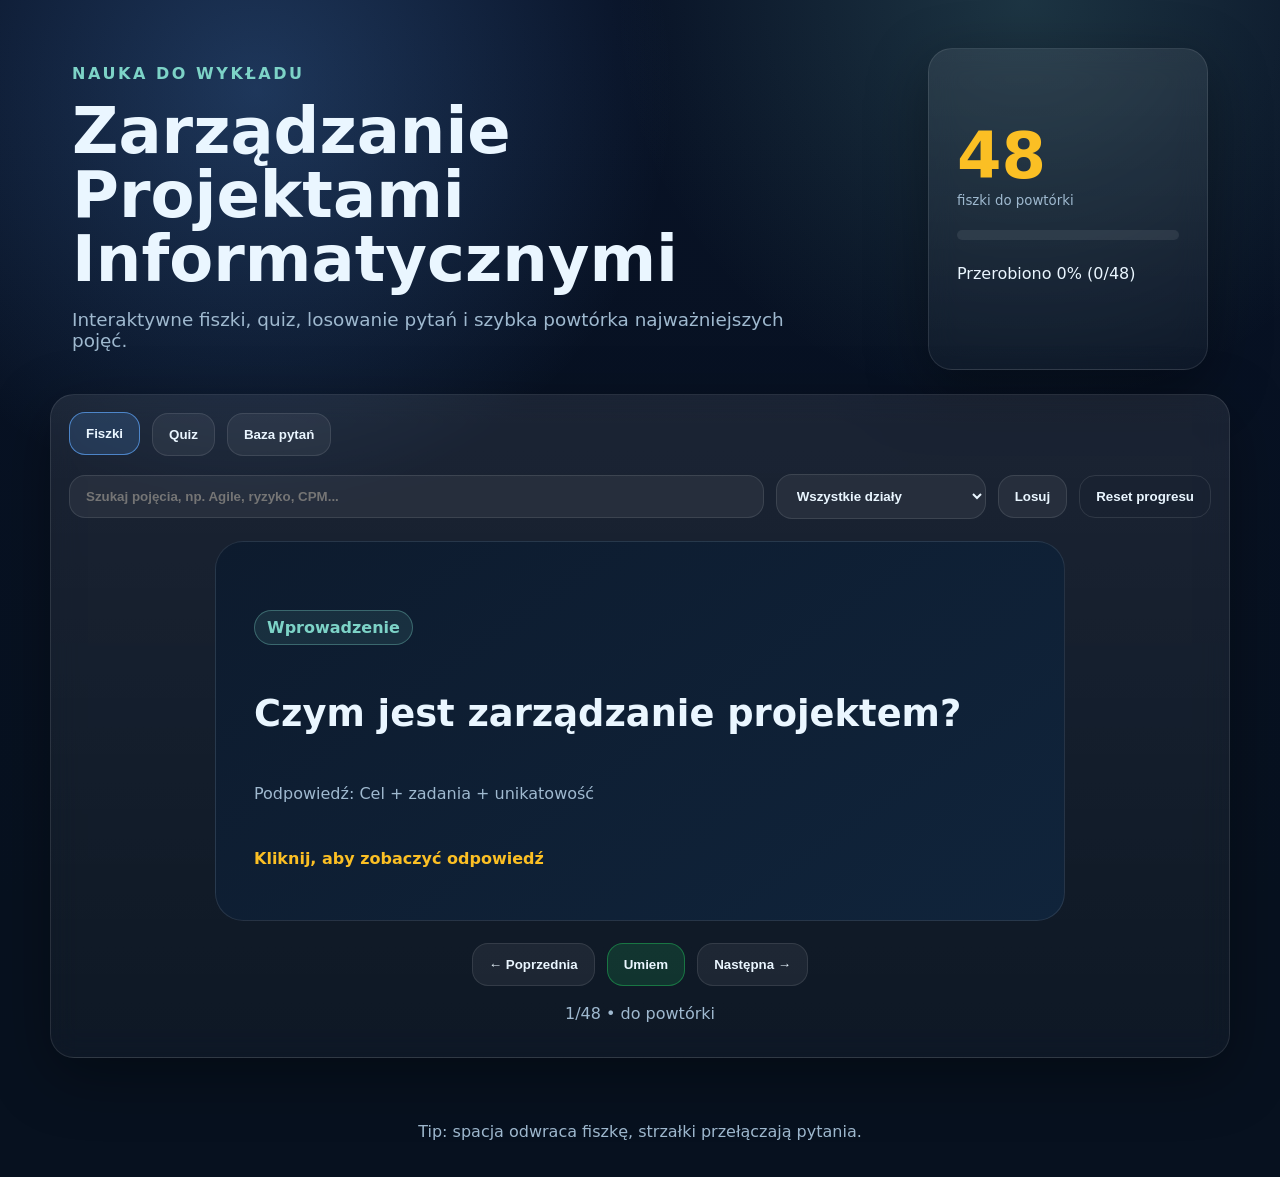
==== index.html @ e34d8023 "Add files via upload" ====
<!doctype html>
<html lang="pl">
<head>
  <meta charset="UTF-8" />
  <meta name="viewport" content="width=device-width, initial-scale=1.0" />
  <title>Fiszki i quiz — Zarządzanie Projektami Informatycznymi</title>
  <link rel="stylesheet" href="style.css" />
</head>
<body>
  <div class="bg"></div>
  <header class="hero">
    <div>
      <p class="eyebrow">Nauka do wykładu</p>
      <h1>Zarządzanie Projektami Informatycznymi</h1>
      <p class="lead">Interaktywne fiszki, quiz, losowanie pytań i szybka powtórka najważniejszych pojęć.</p>
    </div>
    <div class="hero-card">
      <span id="cardsCount">0</span>
      <small>fiszki do powtórki</small>
      <div class="progress"><div id="globalProgress"></div></div>
      <p id="progressText">Przerobiono 0%</p>
    </div>
  </header>

  <main class="app">
    <nav class="tabs" aria-label="Tryby nauki">
      <button class="tab active" data-view="flashcards">Fiszki</button>
      <button class="tab" data-view="quiz">Quiz</button>
      <button class="tab" data-view="list">Baza pytań</button>
    </nav>

    <section class="toolbar">
      <input id="search" type="search" placeholder="Szukaj pojęcia, np. Agile, ryzyko, CPM..." />
      <select id="categoryFilter"><option value="all">Wszystkie działy</option></select>
      <button id="shuffleBtn">Losuj</button>
      <button id="resetBtn" class="ghost">Reset progresu</button>
    </section>

    <section id="flashcards" class="view active-view">
      <div class="flashcard-wrap">
        <article id="flashcard" class="flashcard" tabindex="0" aria-label="Kliknij, aby odwrócić fiszkę">
          <div class="face front">
            <p class="pill" id="cardCategory">Dział</p>
            <h2 id="cardQuestion">Ładowanie...</h2>
            <p class="hint" id="cardHint"></p>
            <span class="tap">Kliknij, aby zobaczyć odpowiedź</span>
          </div>
          <div class="face back">
            <p class="pill">Odpowiedź</p>
            <h2 id="cardAnswer">...</h2>
            <span class="tap">Kliknij, aby wrócić do pytania</span>
          </div>
        </article>
      </div>
      <div class="controls">
        <button id="prevCard">← Poprzednia</button>
        <button id="knowBtn" class="success">Umiem</button>
        <button id="nextCard">Następna →</button>
      </div>
      <p class="counter" id="cardCounter"></p>
    </section>

    <section id="quiz" class="view">
      <div class="quiz-panel">
        <div class="quiz-head">
          <p class="pill" id="quizCategory">Quiz</p>
          <p id="quizScore">Wynik: 0/0</p>
        </div>
        <h2 id="quizQuestion">Kliknij start, żeby rozpocząć quiz.</h2>
        <div id="answers" class="answers"></div>
        <div class="controls">
          <button id="startQuiz">Start / nowe pytanie</button>
          <button id="explainBtn" class="ghost">Pokaż odpowiedź</button>
        </div>
        <p id="feedback" class="feedback"></p>
      </div>
    </section>

    <section id="list" class="view">
      <div id="cardsList" class="cards-list"></div>
    </section>
  </main>

  <footer>
    <p>Tip: spacja odwraca fiszkę, strzałki przełączają pytania.</p>
  </footer>
  <script src="script.js"></script>
</body>
</html>
---- style.css ----
:root{
  --bg:#07111f; --panel:#0d1b2e; --panel2:#10243b; --text:#eaf6ff; --muted:#9fb9cf;
  --accent:#60a5fa; --accent2:#7dd3c7; --warn:#fbbf24; --bad:#fb7185; --ok:#22c55e;
  --border:rgba(255,255,255,.1); --shadow:0 18px 60px rgba(0,0,0,.35); --radius:24px;
}
*{box-sizing:border-box} body{margin:0;font-family:Inter,system-ui,-apple-system,Segoe UI,sans-serif;color:var(--text);background:var(--bg);min-height:100vh}.bg{position:fixed;inset:0;background:radial-gradient(circle at 20% 10%,rgba(96,165,250,.25),transparent 32%),radial-gradient(circle at 80% 0,rgba(125,211,199,.18),transparent 30%),linear-gradient(180deg,#081226,#07111f);z-index:-1}.hero{max-width:1180px;margin:0 auto;padding:48px 22px 24px;display:grid;grid-template-columns:1fr 280px;gap:24px;align-items:stretch}.eyebrow{color:var(--accent2);text-transform:uppercase;letter-spacing:.16em;font-weight:800}.hero h1{font-size:clamp(2.1rem,5vw,4.5rem);line-height:1;margin:0 0 16px}.lead{font-size:1.15rem;color:var(--muted);max-width:720px}.hero-card,.app{background:linear-gradient(180deg,rgba(255,255,255,.08),rgba(255,255,255,.03));border:1px solid var(--border);border-radius:var(--radius);box-shadow:var(--shadow);backdrop-filter:blur(14px)}.hero-card{padding:28px;display:flex;flex-direction:column;justify-content:center}.hero-card span{font-size:4rem;font-weight:900;color:var(--warn)}.hero-card small,.counter,footer,.hint{color:var(--muted)}.progress{height:10px;background:rgba(255,255,255,.08);border-radius:99px;overflow:hidden;margin:22px 0 8px}.progress div{height:100%;width:0;background:linear-gradient(90deg,var(--accent),var(--accent2));transition:.3s}.app{max-width:1180px;margin:0 auto 28px;padding:18px}.tabs,.toolbar,.controls,.quiz-head{display:flex;gap:12px;flex-wrap:wrap;align-items:center}.tab,button,select,input{border:1px solid var(--border);border-radius:16px;background:rgba(255,255,255,.06);color:var(--text);padding:13px 16px;font-weight:800}button{cursor:pointer;transition:.18s}button:hover,.tab.active{transform:translateY(-1px);border-color:rgba(96,165,250,.7);background:rgba(96,165,250,.16)}.ghost{background:transparent}.success{background:rgba(34,197,94,.16);border-color:rgba(34,197,94,.45)}.toolbar{margin:18px 0}input{flex:1;min-width:240px}select{min-width:210px}.view{display:none}.active-view{display:block}.flashcard-wrap{perspective:1200px;margin:22px auto;max-width:850px}.flashcard{min-height:380px;position:relative;transform-style:preserve-3d;transition:transform .55s;cursor:pointer}.flashcard.flipped{transform:rotateY(180deg)}.face{position:absolute;inset:0;padding:38px;border-radius:28px;background:linear-gradient(145deg,var(--panel),var(--panel2));border:1px solid var(--border);backface-visibility:hidden;display:flex;flex-direction:column;justify-content:center}.back{transform:rotateY(180deg);background:linear-gradient(145deg,#10243b,#0f2d35)}.face h2{font-size:clamp(1.45rem,3vw,2.3rem);line-height:1.25}.pill{display:inline-flex;width:max-content;border:1px solid rgba(125,211,199,.35);background:rgba(125,211,199,.1);color:var(--accent2);border-radius:99px;padding:7px 12px;font-weight:900}.tap{margin-top:30px;color:var(--warn);font-weight:800}.controls{justify-content:center;margin:18px 0}.counter{text-align:center}.quiz-panel{padding:28px;border-radius:24px;background:rgba(255,255,255,.04);border:1px solid var(--border)}.quiz-head{justify-content:space-between}.answers{display:grid;gap:12px;margin:22px 0}.answer{width:100%;text-align:left}.answer.correct{border-color:var(--ok);background:rgba(34,197,94,.18)}.answer.wrong{border-color:var(--bad);background:rgba(251,113,133,.16)}.feedback{font-size:1.1rem;color:var(--warn);font-weight:800}.cards-list{display:grid;grid-template-columns:repeat(auto-fit,minmax(280px,1fr));gap:14px}.list-card{padding:18px;border:1px solid var(--border);border-radius:18px;background:rgba(255,255,255,.04)}.list-card h3{margin:.5rem 0}.list-card p{color:var(--muted)}footer{text-align:center;padding:20px}@media(max-width:760px){.hero{grid-template-columns:1fr;padding-top:28px}.hero-card{padding:20px}.face{padding:24px}.flashcard{min-height:430px}.app{border-radius:18px}}
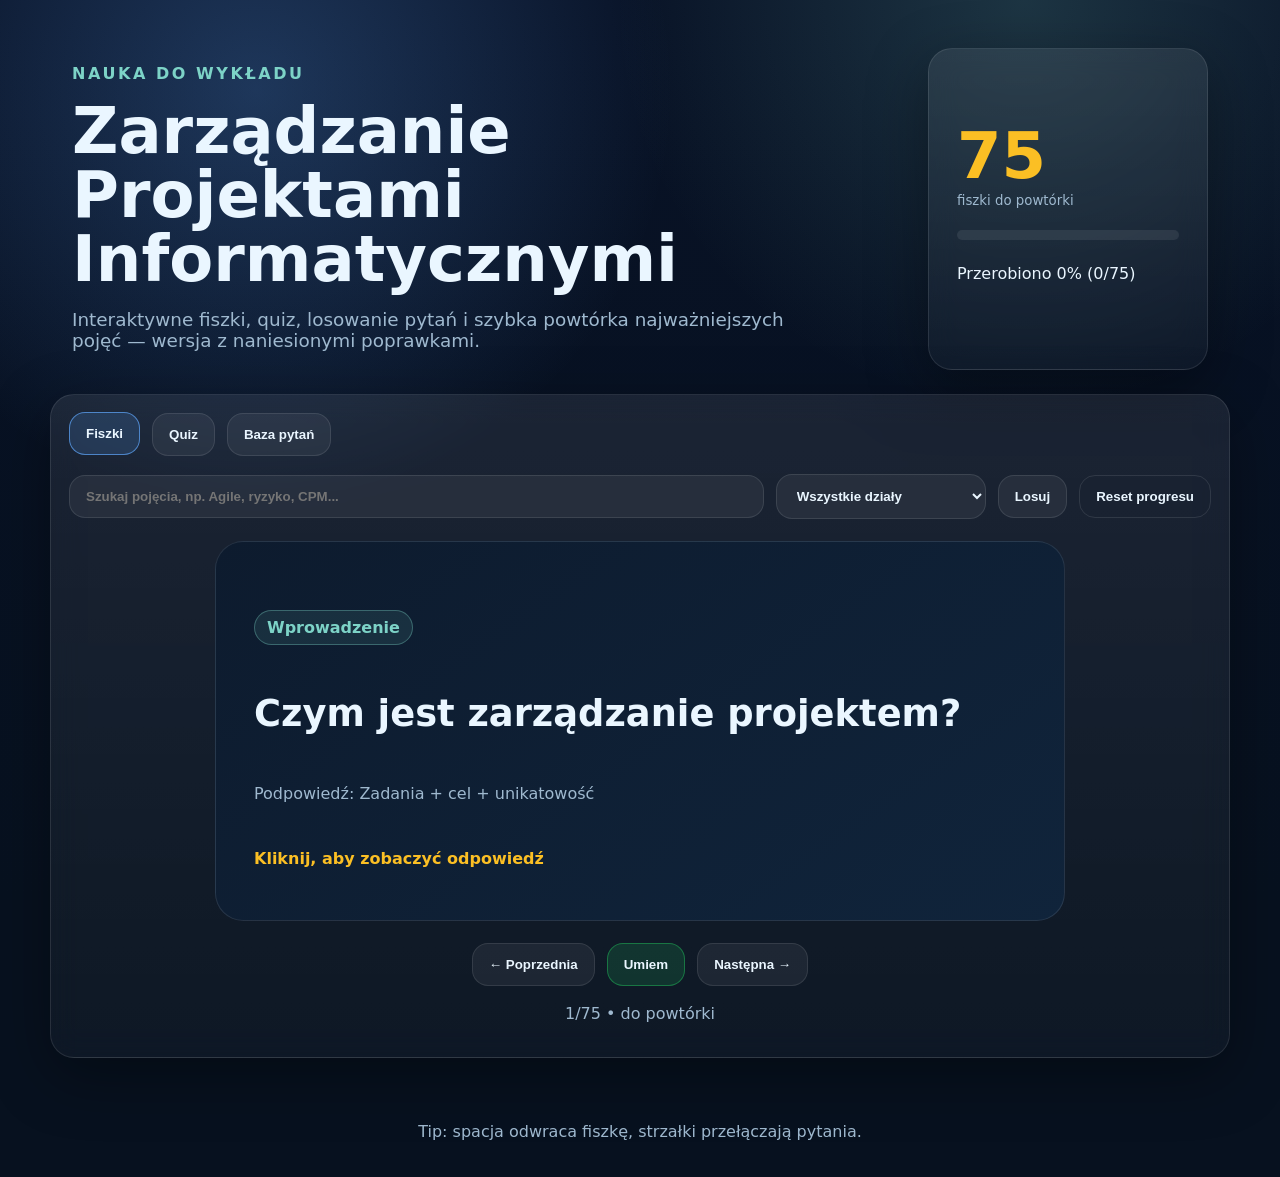
==== commit 866574e1: "Add files via upload" ====
--- a/index.html
+++ b/index.html
@@ -12,7 +12,7 @@
     <div>
       <p class="eyebrow">Nauka do wykładu</p>
       <h1>Zarządzanie Projektami Informatycznymi</h1>
-      <p class="lead">Interaktywne fiszki, quiz, losowanie pytań i szybka powtórka najważniejszych pojęć.</p>
+      <p class="lead">Interaktywne fiszki, quiz, losowanie pytań i szybka powtórka najważniejszych pojęć — wersja z naniesionymi poprawkami.</p>
     </div>
     <div class="hero-card">
       <span id="cardsCount">0</span>
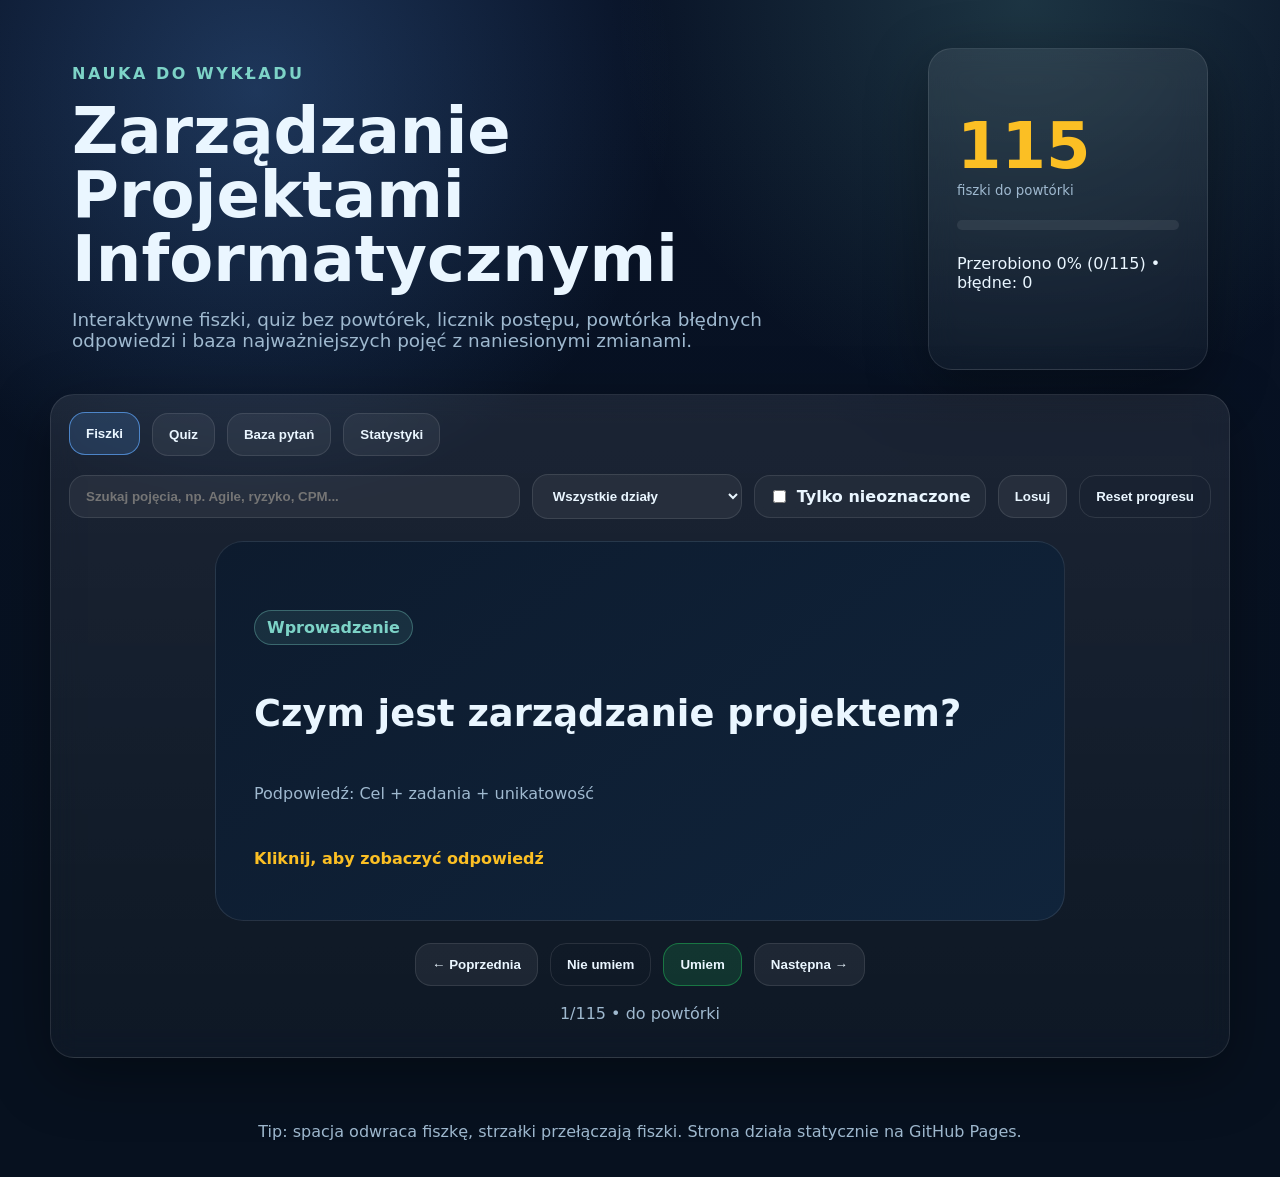
==== commit 98110245: "Add files via upload" ====
--- a/index.html
+++ b/index.html
@@ -12,7 +12,7 @@
     <div>
       <p class="eyebrow">Nauka do wykładu</p>
       <h1>Zarządzanie Projektami Informatycznymi</h1>
-      <p class="lead">Interaktywne fiszki, quiz, losowanie pytań i szybka powtórka najważniejszych pojęć — wersja z naniesionymi poprawkami.</p>
+      <p class="lead">Interaktywne fiszki, quiz bez powtórek, licznik postępu, powtórka błędnych odpowiedzi i baza najważniejszych pojęć z naniesionymi zmianami.</p>
     </div>
     <div class="hero-card">
       <span id="cardsCount">0</span>
@@ -27,11 +27,13 @@
       <button class="tab active" data-view="flashcards">Fiszki</button>
       <button class="tab" data-view="quiz">Quiz</button>
       <button class="tab" data-view="list">Baza pytań</button>
+      <button class="tab" data-view="stats">Statystyki</button>
     </nav>
 
     <section class="toolbar">
       <input id="search" type="search" placeholder="Szukaj pojęcia, np. Agile, ryzyko, CPM..." />
       <select id="categoryFilter"><option value="all">Wszystkie działy</option></select>
+      <label class="check"><input id="unknownOnly" type="checkbox" /> Tylko nieoznaczone</label>
       <button id="shuffleBtn">Losuj</button>
       <button id="resetBtn" class="ghost">Reset progresu</button>
     </section>
@@ -54,6 +56,7 @@
       </div>
       <div class="controls">
         <button id="prevCard">← Poprzednia</button>
+        <button id="dontKnowBtn" class="ghost">Nie umiem</button>
         <button id="knowBtn" class="success">Umiem</button>
         <button id="nextCard">Następna →</button>
       </div>
@@ -64,12 +67,16 @@
       <div class="quiz-panel">
         <div class="quiz-head">
           <p class="pill" id="quizCategory">Quiz</p>
+          <p id="quizCounter" class="quiz-progress-label">Pytanie 0 / 0</p>
+          <p id="quizRemaining">Zostało: 0</p>
           <p id="quizScore">Wynik: 0/0</p>
         </div>
+        <div class="quiz-progress"><div id="quizProgressBar"></div></div>
         <h2 id="quizQuestion">Kliknij start, żeby rozpocząć quiz.</h2>
         <div id="answers" class="answers"></div>
         <div class="controls">
-          <button id="startQuiz">Start / nowe pytanie</button>
+          <button id="startQuiz">Start quizu</button>
+          <button id="wrongQuiz" class="ghost">Powtórz błędne</button>
           <button id="explainBtn" class="ghost">Pokaż odpowiedź</button>
         </div>
         <p id="feedback" class="feedback"></p>
@@ -79,10 +86,17 @@
     <section id="list" class="view">
       <div id="cardsList" class="cards-list"></div>
     </section>
+
+    <section id="stats" class="view">
+      <div class="quiz-panel">
+        <h2>Statystyki kategorii</h2>
+        <div id="categoryStats" class="stats-list"></div>
+      </div>
+    </section>
   </main>
 
   <footer>
-    <p>Tip: spacja odwraca fiszkę, strzałki przełączają pytania.</p>
+    <p>Tip: spacja odwraca fiszkę, strzałki przełączają fiszki. Strona działa statycznie na GitHub Pages.</p>
   </footer>
   <script src="script.js"></script>
 </body>
--- a/style.css
+++ b/style.css
@@ -4,3 +4,10 @@
   --border:rgba(255,255,255,.1); --shadow:0 18px 60px rgba(0,0,0,.35); --radius:24px;
 }
 *{box-sizing:border-box} body{margin:0;font-family:Inter,system-ui,-apple-system,Segoe UI,sans-serif;color:var(--text);background:var(--bg);min-height:100vh}.bg{position:fixed;inset:0;background:radial-gradient(circle at 20% 10%,rgba(96,165,250,.25),transparent 32%),radial-gradient(circle at 80% 0,rgba(125,211,199,.18),transparent 30%),linear-gradient(180deg,#081226,#07111f);z-index:-1}.hero{max-width:1180px;margin:0 auto;padding:48px 22px 24px;display:grid;grid-template-columns:1fr 280px;gap:24px;align-items:stretch}.eyebrow{color:var(--accent2);text-transform:uppercase;letter-spacing:.16em;font-weight:800}.hero h1{font-size:clamp(2.1rem,5vw,4.5rem);line-height:1;margin:0 0 16px}.lead{font-size:1.15rem;color:var(--muted);max-width:720px}.hero-card,.app{background:linear-gradient(180deg,rgba(255,255,255,.08),rgba(255,255,255,.03));border:1px solid var(--border);border-radius:var(--radius);box-shadow:var(--shadow);backdrop-filter:blur(14px)}.hero-card{padding:28px;display:flex;flex-direction:column;justify-content:center}.hero-card span{font-size:4rem;font-weight:900;color:var(--warn)}.hero-card small,.counter,footer,.hint{color:var(--muted)}.progress{height:10px;background:rgba(255,255,255,.08);border-radius:99px;overflow:hidden;margin:22px 0 8px}.progress div{height:100%;width:0;background:linear-gradient(90deg,var(--accent),var(--accent2));transition:.3s}.app{max-width:1180px;margin:0 auto 28px;padding:18px}.tabs,.toolbar,.controls,.quiz-head{display:flex;gap:12px;flex-wrap:wrap;align-items:center}.tab,button,select,input{border:1px solid var(--border);border-radius:16px;background:rgba(255,255,255,.06);color:var(--text);padding:13px 16px;font-weight:800}button{cursor:pointer;transition:.18s}button:hover,.tab.active{transform:translateY(-1px);border-color:rgba(96,165,250,.7);background:rgba(96,165,250,.16)}.ghost{background:transparent}.success{background:rgba(34,197,94,.16);border-color:rgba(34,197,94,.45)}.toolbar{margin:18px 0}input{flex:1;min-width:240px}select{min-width:210px}.view{display:none}.active-view{display:block}.flashcard-wrap{perspective:1200px;margin:22px auto;max-width:850px}.flashcard{min-height:380px;position:relative;transform-style:preserve-3d;transition:transform .55s;cursor:pointer}.flashcard.flipped{transform:rotateY(180deg)}.face{position:absolute;inset:0;padding:38px;border-radius:28px;background:linear-gradient(145deg,var(--panel),var(--panel2));border:1px solid var(--border);backface-visibility:hidden;display:flex;flex-direction:column;justify-content:center}.back{transform:rotateY(180deg);background:linear-gradient(145deg,#10243b,#0f2d35)}.face h2{font-size:clamp(1.45rem,3vw,2.3rem);line-height:1.25}.pill{display:inline-flex;width:max-content;border:1px solid rgba(125,211,199,.35);background:rgba(125,211,199,.1);color:var(--accent2);border-radius:99px;padding:7px 12px;font-weight:900}.tap{margin-top:30px;color:var(--warn);font-weight:800}.controls{justify-content:center;margin:18px 0}.counter{text-align:center}.quiz-panel{padding:28px;border-radius:24px;background:rgba(255,255,255,.04);border:1px solid var(--border)}.quiz-head{justify-content:space-between}.answers{display:grid;gap:12px;margin:22px 0}.answer{width:100%;text-align:left}.answer.correct{border-color:var(--ok);background:rgba(34,197,94,.18)}.answer.wrong{border-color:var(--bad);background:rgba(251,113,133,.16)}.feedback{font-size:1.1rem;color:var(--warn);font-weight:800}.cards-list{display:grid;grid-template-columns:repeat(auto-fit,minmax(280px,1fr));gap:14px}.list-card{padding:18px;border:1px solid var(--border);border-radius:18px;background:rgba(255,255,255,.04)}.list-card h3{margin:.5rem 0}.list-card p{color:var(--muted)}footer{text-align:center;padding:20px}@media(max-width:760px){.hero{grid-template-columns:1fr;padding-top:28px}.hero-card{padding:20px}.face{padding:24px}.flashcard{min-height:430px}.app{border-radius:18px}}
+.check{display:flex;align-items:center;gap:8px;border:1px solid var(--border);border-radius:16px;background:rgba(255,255,255,.04);padding:11px 14px;font-weight:800;color:var(--text)}
+.check input{min-width:auto;accent-color:var(--accent2)}
+.quiz-progress-label{font-weight:900;color:var(--warn)}
+#quizRemaining{font-weight:900;color:var(--accent2)}
+.quiz-progress{height:12px;background:rgba(255,255,255,.08);border-radius:999px;overflow:hidden;margin:18px 0 22px;border:1px solid var(--border)}
+.quiz-progress div{height:100%;width:0;background:linear-gradient(90deg,var(--warn),var(--accent2));transition:width .25s ease}
+.status{float:right;color:var(--warn);font-weight:900;font-size:.9rem}.stats-list{display:grid;gap:12px}.stat-row{border:1px solid var(--border);border-radius:18px;background:rgba(255,255,255,.04);padding:16px}.stat-row strong{color:var(--accent2)}.stat-row p{margin:.35rem 0 0;color:var(--muted)}.mini-progress{height:10px;background:rgba(255,255,255,.08);border-radius:999px;overflow:hidden;margin-top:12px}.mini-progress span{display:block;height:100%;background:linear-gradient(90deg,var(--accent),var(--accent2))}
